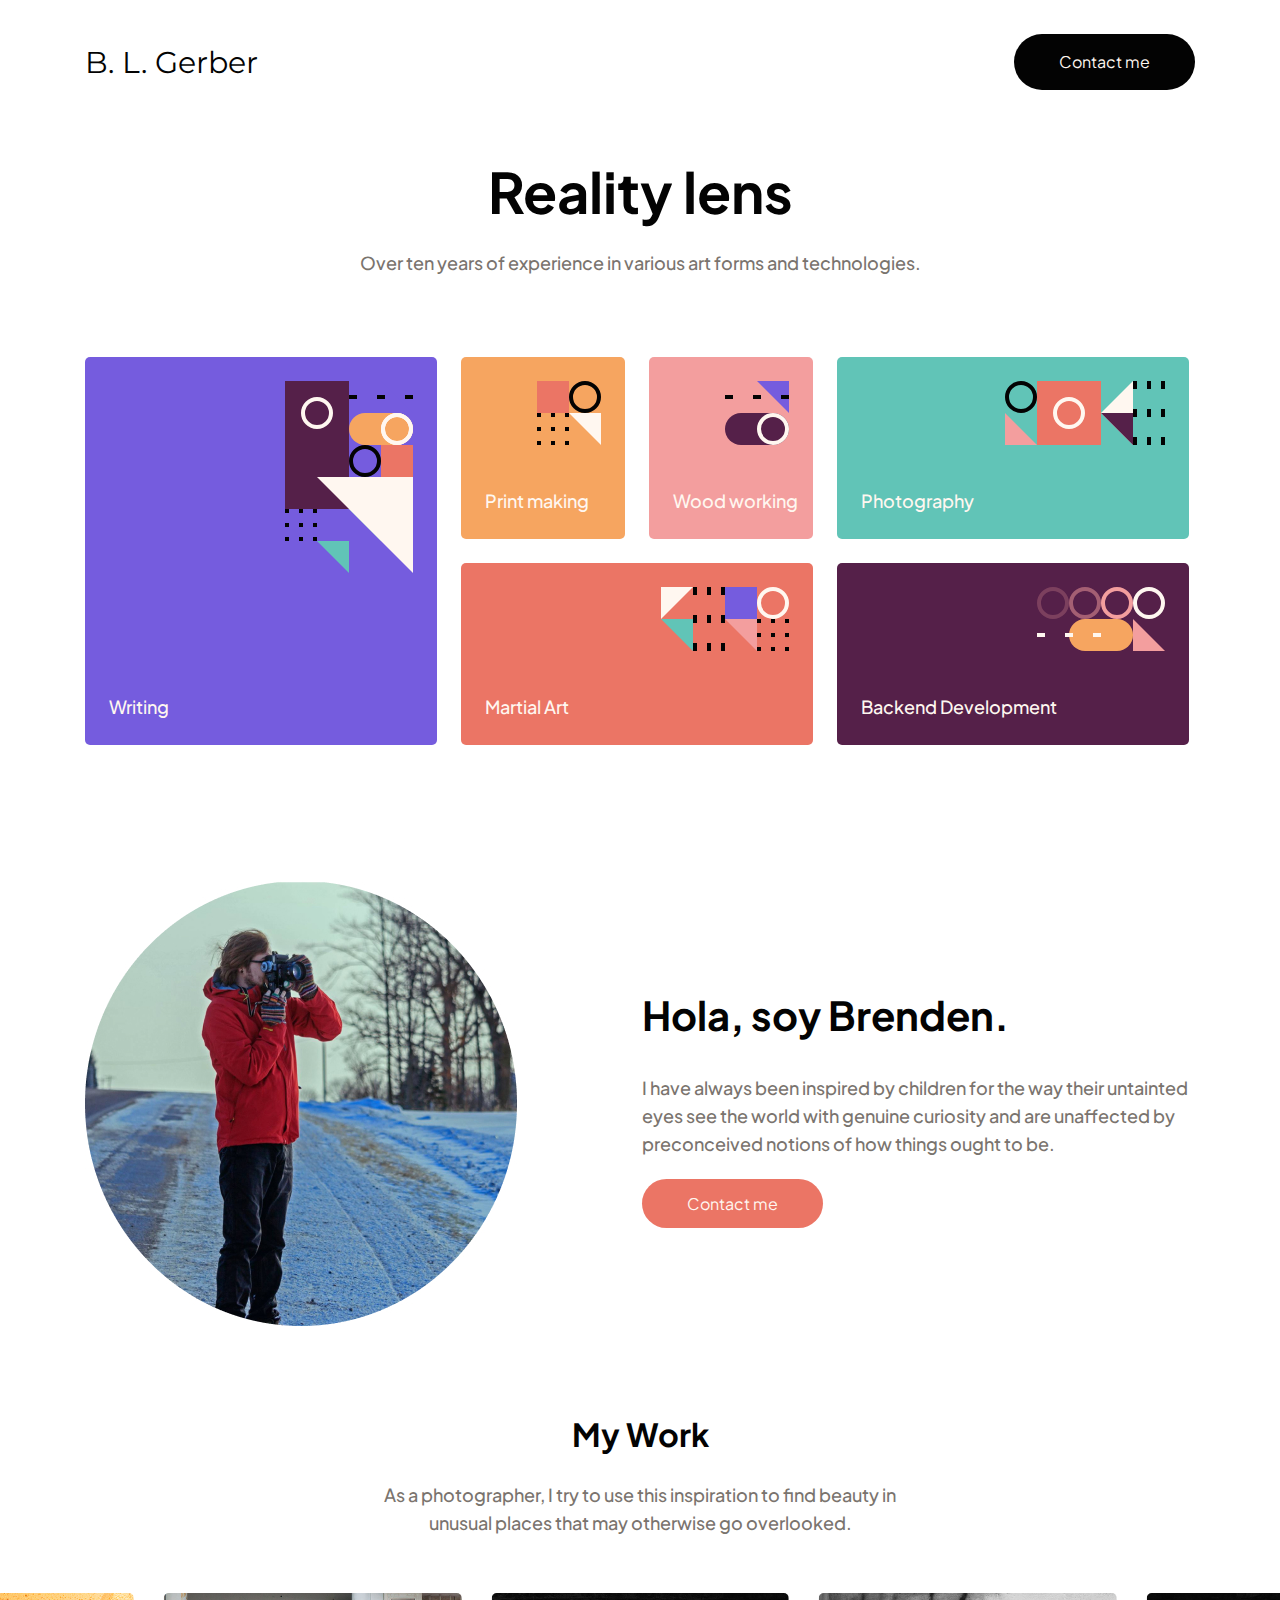
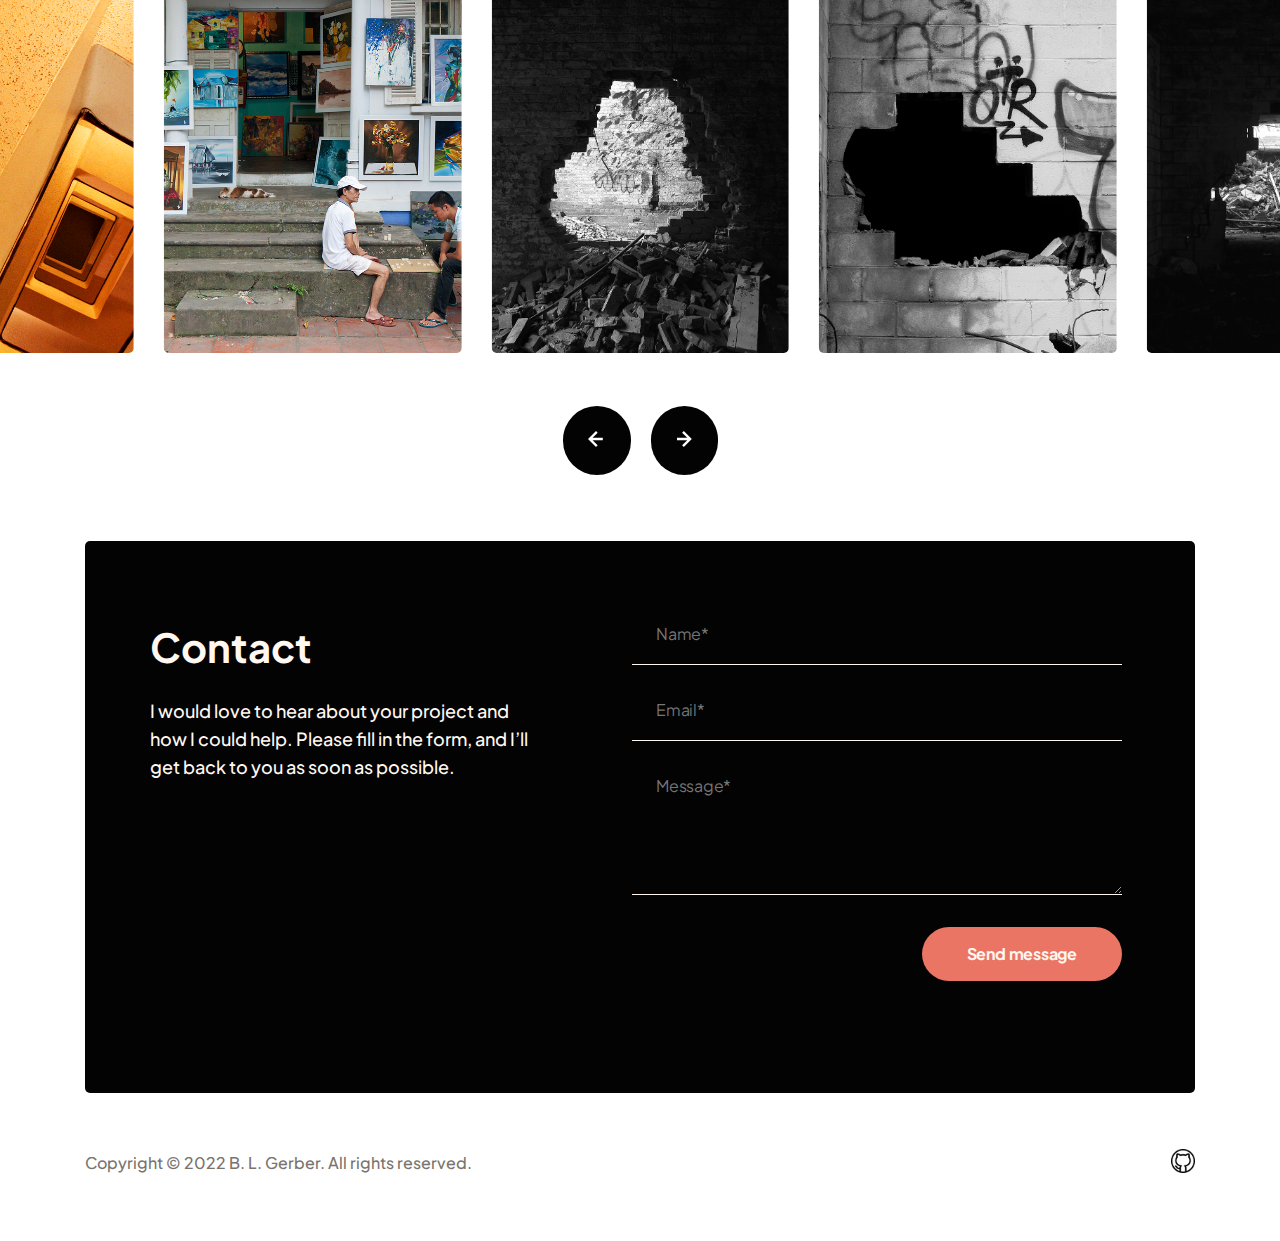
==== index.html @ 9308eb93 "first commit" ====
<!DOCTYPE html>
<html lang="en">
  <head>
    <meta charset="UTF-8" />
    <meta name="viewport" content="width=device-width, initial-scale=1.0" />

    <link
      rel="icon"
      type="image/png"
      sizes="32x32"
      href="./assets/favicon-bg.svg"
    />
    <meta property="og:title" content="Brenden Gerber" />
    <meta property="og:description" content="Welcome to My Portfolio Page" />
    <meta property="og:image" content="./assets/preview-bg.jpg" />
    <link
      rel="stylesheet"
      href="https://cdn.jsdelivr.net/npm/swiper@8/swiper-bundle.min.css"
    />
    <link rel="stylesheet" href="./style.css" />
    <title>Brenden Gerber | Portfolio</title>
  </head>
  <body>
    <!-- Header -->
    <header>
      <nav class="container">
        <a href="#" class="logo">B. L. Gerber</a>
        <a href="#contact" class="cta">Contact me</a>
      </nav>
    </header>

    <!-- Main -->
    <main>
      <section class="hero container">
        <div class="hero-content">
          <h1>Reality lens</h1>
          <p>
            Over ten years of experience in various art forms and technologies.
          </p>
        </div>

        <!-- Banners -->
        <div class="hero-banner container">
          <div class="banner graphic">
            <p>Writing</p>
          </div>
          <div class="banner uiux">
            <p>Print making</p>
          </div>
          <div class="banner apps">
            <p>Wood working</p>
          </div>
          <div class="banner photography">
            <p>Photography</p>
          </div>
          <div class="banner illustrations">
            <p>Martial Art</p>
          </div>
          <div class="banner motion">
            <p>Backend Development</p>
          </div>
        </div>
      </section>

      <!-- Intro       -->
      <section class="intro container">
        <img src="./assets/profile-pic-bg.jpg" alt="Brenden Gerber" />
        <div class="intro-content">
          <h2>Hola, soy Brenden.</h2>
          <p>
            I have always been inspired by children for the way their untainted
            eyes see the world with genuine curiosity and are unaffected by
            preconceived notions of how things ought to be.
          </p>
          <a href="#contact" class="cta">Contact me</a>
        </div>
      </section>

      <!-- My work -->
      <section class="work">
        <h3>My Work</h3>
        <p>As a
            photographer, I try to use this inspiration to find beauty in
            unusual places that may otherwise go overlooked.</p>
        <div #swiperRef="" class="swiper mySwiper">
          <div class="swiper-wrapper">
            <div class="swiper-slide">
              <img src="./assets/slide1.jpeg" alt="" />
            </div>
            <div class="swiper-slide">
              <img src="./assets/slide2.jpeg" alt="" />
            </div>
            <div class="swiper-slide">
              <img src="./assets/slide3.jpeg" alt="" />
            </div>
            <div class="swiper-slide">
              <img src="./assets/slide4.jpeg" alt="" />
            </div>
            <div class="swiper-slide">
              <img src="./assets/slide5.jpeg" alt="" />
            </div>
            <div class="swiper-slide">
              <img src="./assets/slide6.jpeg" alt="" />
            </div>
            <div class="swiper-slide">
              <img src="./assets/slide7.jpeg" alt="" />
            </div>
            <div class="swiper-slide">
              <img src="./assets/slide8.jpeg" alt="" />
            </div>
            <div class="swiper-slide">
              <img src="./assets/slide9.jpg" alt="" />
            </div>
            <div class="swiper-slide">
              <img src="./assets/slide10.jpeg" alt="" />
            </div>
            <div class="swiper-slide">
              <img src="./assets/slide11.jpeg" alt="" />
            </div>
            <div class="swiper-slide">
              <img src="./assets/slide12.jpeg" alt="" />
            </div>
            <div class="swiper-slide">
              <img src="./assets/slide13.jpeg" alt="" />
            </div>
            <div class="swiper-slide">
              <img src="./assets/slide14.jpeg" alt="" />
            </div>
            <div class="swiper-slide">
              <img src="./assets/slide15.jpeg" alt="" />
            </div>
            <div class="swiper-slide">
              <img src="./assets/slide16.jpeg" alt="" />
            </div>
            <div class="swiper-slide">
              <img src="./assets/slide17.jpeg" alt="" />
            </div>
            <div class="swiper-slide">
              <img src="./assets/slide18.jpeg" alt="" />
            </div>
            <div class="swiper-slide">
              <img src="./assets/slide19.jpeg" alt="" />
            </div>
            <div class="swiper-slide">
              <img src="./assets/slide20.jpeg" alt="" />
            </div>
            <div class="swiper-slide">
              <img src="./assets/slide21.jpeg" alt="" />
            </div>
          </div>
        </div>

        <!-- Next and previous buttons -->

        <div class="swiper-button-prev">
          <img src="./assets/icon-arrow-left.svg" alt="" />
        </div>
        <div class="swiper-button-next">
          <img src="./assets/icon-arrow-right.svg" alt="" />
        </div>
      </section>

      <!-- Contact -->
      <section id="contact">
        <div class="container">
          <div class="contact-content">
            <h2>Contact</h2>
            <p>
              I would love to hear about your project and how I could help.
              Please fill in the form, and I’ll get back to you as soon as
              possible.
            </p>
          </div>
          <div class="contact-form">
            <form
              action="./thank-you.html"
              method="POST"
              data-netlify="true"
              name="contact"
            >
              <input
                type="text"
                id="name"
                name="name"
                placeholder="Name*"
                required
              />
              <input
                type="email"
                id="email"
                name="email"
                placeholder="Email*"
                required
              />
              <textarea
                id="message"
                name="message"
                rows="4"
                placeholder="Message*"
                required
              ></textarea>
              <input
                type="submit"
                id="submit"
                class="cta"
                value="Send message"
              />
            </form>
          </div>
        </div>
      </section>
    </main>
    <!-- Footer -->
    <footer>
      <div class="container">
        <p>Copyright © 2022 B. L. Gerber. All rights reserved.</p>
        <a href="https://github.com/brendengerber"
          ><img src="./assets/icon-github.svg" alt=""
        /></a>
      </div>
    </footer>

    <script src="https://cdn.jsdelivr.net/npm/swiper/swiper-bundle.min.js"></script>

    <script src="./script.js"></script>
  </body>
</html>
---- style.css ----
@import url("https://fonts.googleapis.com/css2?family=Montserrat:wght@500&family=Plus+Jakarta+Sans:wght@500;700&display=swap");
* {
  -webkit-box-sizing: border-box;
          box-sizing: border-box;
  margin: 0;
  padding: 0;
}

body {
  font-family: 'Plus Jakarta Sans', sans-serif;
  color: #7a746e;
  text-align: center;
  -webkit-transition: 0.5s ease-in;
  transition: 0.5s ease-in;
}

h1,
h2,
h3 {
  color: #030303;
  font-weight: 700;
}

h1 {
  font-size: 56px;
  line-height: 70px;
}

h2 {
  font-size: 40px;
  line-height: 51px;
}

h3 {
  font-size: 32px;
  line-height: 40px;
}

p {
  font-size: 18px;
  line-height: 28px;
  font-weight: 500;
}

a {
  text-decoration: none;
  color: #fff7f0;
  font-family: 'Plus Jakarta Sans', sans-serif;
}

img {
  max-width: 100%;
}

.container {
  width: 1110px;
  margin: 0 auto;
}

.cta {
  padding: 14px 45px;
  border-radius: 50px;
  border: none;
  font-size: 16px;
  line-height: 28px;
}

header .container {
  margin: 34px auto 66px auto;
  display: -webkit-box;
  display: -ms-flexbox;
  display: flex;
  -webkit-box-pack: justify;
      -ms-flex-pack: justify;
          justify-content: space-between;
  -webkit-box-align: center;
      -ms-flex-align: center;
          align-items: center;
}

header .container .logo {
  font-family: 'Montserrat', sans-serif;
  color: #030303;
  font-size: 30px;
}

header .container .cta {
  background-color: #030303;
}

header .container .cta:hover {
  background-color: #755cde;
}

@media screen and (max-width: 720px) {
  .cta {
    font-size: 14px;
    line-height: 28px;
    padding: 8px 27px;
  }
  p {
    font-size: 16px;
    line-height: 26px;
  }
  header .container {
    width: 343px;
    margin: 16px auto 32px auto;
  }
  header .container .logo {
    font-size: 20px;
  }
}

.hero .hero-content p {
  margin: 23px auto 80px auto;
  max-width: 54ch;
}

.hero-banner {
  display: -ms-grid;
  display: grid;
      grid-template-areas: "g g u a p p" "g g i i m m";
  gap: 24px;
  row-gap: 24px;
  -ms-grid-rows: (182px)[2];
      grid-template-rows: repeat(2, 182px);
  -ms-grid-columns: (164px)[6];
      grid-template-columns: repeat(6, 164px);
  color: #fff7f0;
  font-size: 24px;
  font-weight: 500;
}

.banner {
  border-radius: 5px;
  display: -webkit-box;
  display: -ms-flexbox;
  display: flex;
}

.banner p {
  -ms-flex-item-align: end;
      align-self: flex-end;
  margin: 0 0 24px 24px;
}

.graphic {
  -ms-grid-row: 1;
  -ms-grid-row-span: 2;
  -ms-grid-column: 1;
  -ms-grid-column-span: 2;
  grid-area: g;
  background-color: #755cde;
  background-image: url("./assets/pattern-graphic-design.svg");
  background-repeat: no-repeat;
  background-position: top 24px right 24px;
}

.uiux {
  -ms-grid-row: 1;
  -ms-grid-column: 3;
  grid-area: u;
  background-color: #f6a560;
  background-image: url("./assets/pattern-ui-ux.svg");
  background-repeat: no-repeat;
  background-position: top 24px right 24px;
}

.apps {
  -ms-grid-row: 1;
  -ms-grid-column: 4;
  grid-area: a;
  background-color: #f39e9e;
  background-image: url("./assets/pattern-apps.svg");
  background-repeat: no-repeat;
  background-position: top 24px right 24px;
}

.photography {
  -ms-grid-row: 1;
  -ms-grid-column: 5;
  -ms-grid-column-span: 2;
  grid-area: p;
  background-color: #61c4b7;
  background-image: url("./assets/pattern-photography.svg");
  background-repeat: no-repeat;
  background-position: top 24px right 24px;
}

.illustrations {
  -ms-grid-row: 2;
  -ms-grid-column: 3;
  -ms-grid-column-span: 2;
  grid-area: i;
  background-color: #eb7565;
  background-image: url("./assets/pattern-illustrations.svg");
  background-repeat: no-repeat;
  background-position: top 24px right 24px;
}

.motion {
  -ms-grid-row: 2;
  -ms-grid-column: 5;
  -ms-grid-column-span: 2;
  grid-area: m;
  background-color: #552049;
  background-image: url("./assets/pattern-motion-graphics.svg");
  background-repeat: no-repeat;
  background-position: top 24px right 24px;
}

@media screen and (max-width: 1150px) {
  .container {
    width: 690px;
  }
  .hero-content h1 {
    font-size: 44px;
  }
  .hero .hero-content p {
    margin: 10px auto 64px auto;
  }
  .hero-banner {
        grid-template-areas: "g g u a" "g g i i" "p p m m";
    -ms-grid-rows: (182px)[3];
        grid-template-rows: repeat(3, 182px);
    -ms-grid-columns: (155px)[4];
        grid-template-columns: repeat(4, 155px);
  }
}

@media screen and (max-width: 720px) {
  .hero-content h1 {
    font-size: 36px;
  }
  .hero .hero-content p {
    margin: 6px auto 32px auto;
  }
  .container {
    width: 343px;
  }
  .hero-banner {
        grid-template-areas: "g g" "u a" "i i" "p p" "m m";
    -ms-grid-rows: (182px)[6];
        grid-template-rows: repeat(6, 182px);
    -ms-grid-columns: (159px)[2];
        grid-template-columns: repeat(2, 159px);
  }
}

.intro {
  margin: 136px auto 88px auto;
  display: -webkit-box;
  display: -ms-flexbox;
  display: flex;
  -webkit-box-align: center;
      -ms-flex-align: center;
          align-items: center;
  -webkit-box-pack: center;
      -ms-flex-pack: center;
          justify-content: center;
}

.intro img {
  margin-right: 125px;
}

.intro-content {
  text-align: left;
}

.intro-content p {
  margin: 34px 0 32px 0;
}

.intro-content a {
  background-color: #eb7565;
}

.intro-content a:hover {
  background-color: #f6a560;
}

@media screen and (max-width: 1150px) {
  .intro {
    width: 690px;
  }
  .intro img {
    width: 50%;
    margin-right: 20px;
    left: -44px;
    position: relative;
  }
  .intro-content {
    width: 50%;
  }
  .intro-content h2 {
    font-size: 32px;
    line-height: 40px;
  }
  .intro-content p {
    margin: 27px 0;
  }
}

@media screen and (max-width: 720px) {
  .intro {
    -webkit-box-orient: vertical;
    -webkit-box-direction: normal;
        -ms-flex-direction: column;
            flex-direction: column;
    margin: -100px auto 100px auto;
    width: 343px;
  }
  .intro img {
    margin: 0 0 40px 0;
    left: 0;
    width: 80%;
  }
  .intro-content {
    width: 100%;
    text-align: center;
  }
  .intro-content h2 {
    font-size: 26px;
  }
  .intro-content p {
    margin: 24px 0;
  }
  .cta {
    padding: 8px 27px;
  }
}

.work {
  position: relative;
  padding-bottom: 88px;
  overflow: hidden;
}

.work p {
  max-width: 40ch;
  margin: 27px auto;
}

.swiper {
  margin: 56px auto;
  width: auto;
}

.swiper-slide {
  display: -webkit-box;
  display: -ms-flexbox;
  display: flex;
  -webkit-box-pack: center;
  -ms-flex-pack: center;
  justify-content: center;
  -webkit-box-align: center;
  -ms-flex-align: center;
  align-items: center;
  width: auto;
  height: 360px;
}

.swiper-slide img {
  height: 100%;
  display: block;
  -o-object-fit: cover;
     object-fit: cover;
  border-radius: 5px;
}

.swiper-button-prev,
.swiper-button-next {
  position: relative;
  display: inline;
  border-radius: 100px;
  background-color: #030303;
}

.swiper-button-prev:hover,
.swiper-button-next:hover {
  background-color: #755cde;
}

.swiper-button-prev::after,
.swiper-button-next::after {
  content: "";
}

.swiper-button-prev {
  margin-right: 40px;
  padding: 24px  25px;
}

.swiper-button-next {
  padding: 24px  26px;
}

@media screen and (max-width: 720px) {
  .work h3 {
    font-size: 24px;
  }
  .work p {
    width: 343px;
    margin: 24px auto 32px auto;
  }
  .swiper-slide {
    height: 180px;
  }
}

#contact .container {
  padding: 80px 65px;
  background-color: #030303;
  display: -webkit-box;
  display: -ms-flexbox;
  display: flex;
  color: #fff7f0;
  border-radius: 5px;
}

.contact-content {
  width: 40%;
}

.contact-form {
  width: 50%;
}

.contact-content {
  margin-right: 90px;
  text-align: left;
}

.contact-content h2 {
  margin-bottom: 25px;
  color: #fff7f0;
}

.contact-form input,
textarea {
  display: -webkit-box;
  display: -ms-flexbox;
  display: flex;
  width: 100%;
  margin-bottom: 32px;
  padding: 0 0 17px 24px;
  border: none;
  border-bottom: 1px solid #fff7f0;
  background-color: rgba(3, 3, 3, 0);
  font-family: 'Plus Jakarta Sans', sans-serif;
  color: #fff7f0;
  font-size: 16px;
  line-height: 26px;
  letter-spacing: -0.22px;
}

textarea:focus, input:focus {
  color: #fff7f0;
  outline: none;
}

input, select, textarea {
  color: #fff7f0;
}

input:-webkit-autofill,
input:-webkit-autofill:hover,
input:-webkit-autofill:focus,
input:-webkit-autofill:active {
  -webkit-box-shadow: 0 0 0 30px #030303 inset !important;
  -webkit-text-fill-color: #fff7f0 !important;
  font-family: 'Plus Jakarta Sans', sans-serif !important;
}

.contact-form .cta {
  width: auto;
  float: right;
  cursor: pointer;
  background-color: #eb7565;
  padding: 14px 45px;
  border: none;
  font-weight: bold;
}

.contact-form .cta:hover {
  background-color: #f6a560;
}

@media screen and (max-width: 1150px) {
  #contact .container {
    padding: 56px 0 64px 0;
    display: -webkit-box;
    display: -ms-flexbox;
    display: flex;
    -webkit-box-orient: vertical;
    -webkit-box-direction: normal;
        -ms-flex-direction: column;
            flex-direction: column;
    -webkit-box-pack: center;
        -ms-flex-pack: center;
            justify-content: center;
    -webkit-box-align: center;
        -ms-flex-align: center;
            align-items: center;
  }
  .contact-content,
  .contact-form {
    width: 70%;
    text-align: center;
  }
  .contact-content {
    margin-right: 0;
  }
  .contact-content h2 {
    margin-bottom: 20px;
    font-size: 32px;
    line-height: 40px;
  }
  .contact-content p {
    margin-bottom: 48px;
  }
}

@media screen and (max-width: 720px) {
  #contact .container {
    padding: 49px 24px;
  }
  #contact h2 {
    font-size: 26px;
    line-height: auto;
  }
  #contact p {
    margin: 24px 0;
  }
  #contact .cta {
    padding: 8px 27px;
    font-size: 14px;
    line-height: 28px;
  }
  .contact-content,
  .contact-form {
    width: 100%;
  }
}

footer {
  margin: 56px 0 64px 0;
}

footer .container {
  display: -webkit-box;
  display: -ms-flexbox;
  display: flex;
  -webkit-box-pack: justify;
      -ms-flex-pack: justify;
          justify-content: space-between;
}

footer .container p {
  font-size: 16px;
}

@media screen and (max-width: 1150px) {
  footer {
    margin: 56px 0;
  }
}

@media screen and (max-width: 720px) {
  footer {
    margin: 40px 0 32px 0;
  }
  footer .container {
    -webkit-box-orient: vertical;
    -webkit-box-direction: reverse;
        -ms-flex-direction: column-reverse;
            flex-direction: column-reverse;
    text-align: center;
  }
  footer .container p {
    width: 100%;
    font-size: 14px;
    margin-top: 10px;
  }
}

.thank-you {
  text-align: center;
  margin: 100px auto;
  height: 43vh;
}

.thank-you p {
  margin: 25px  0 50px 0;
}

.thank-you .cta {
  background-color: #eb7565;
}

.thank-you .cta:hover {
  background-color: #f6a560;
}

@media screen and (max-width: 1150px) {
  .thank-you {
    height: 44vh;
  }
}

@media screen and (max-width: 720px) {
  .thank-you {
    height: 47vh;
  }
  .thank-you h1 {
    font-size: 40px;
  }
  .thank-you p {
    width: 343px;
    margin: 10px auto 40px auto;
  }
}
/*# sourceMappingURL=style.css.map */
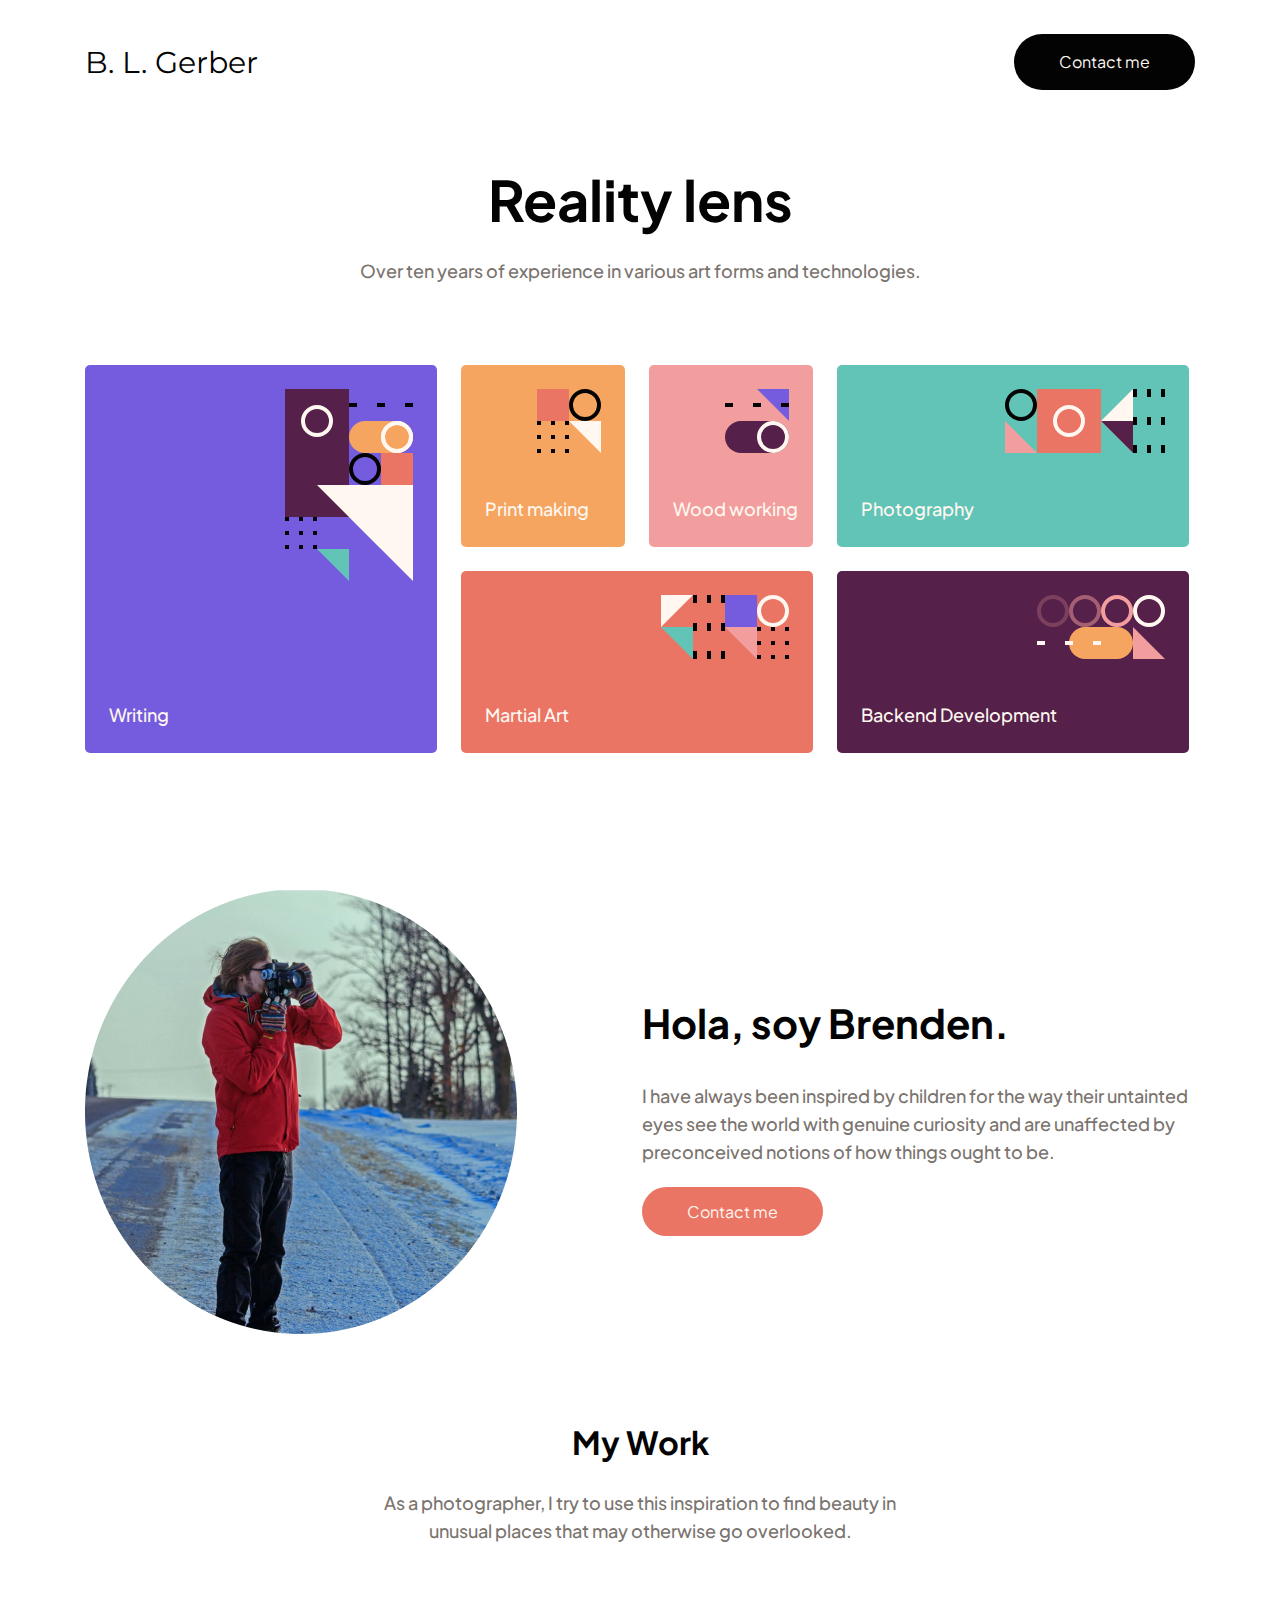
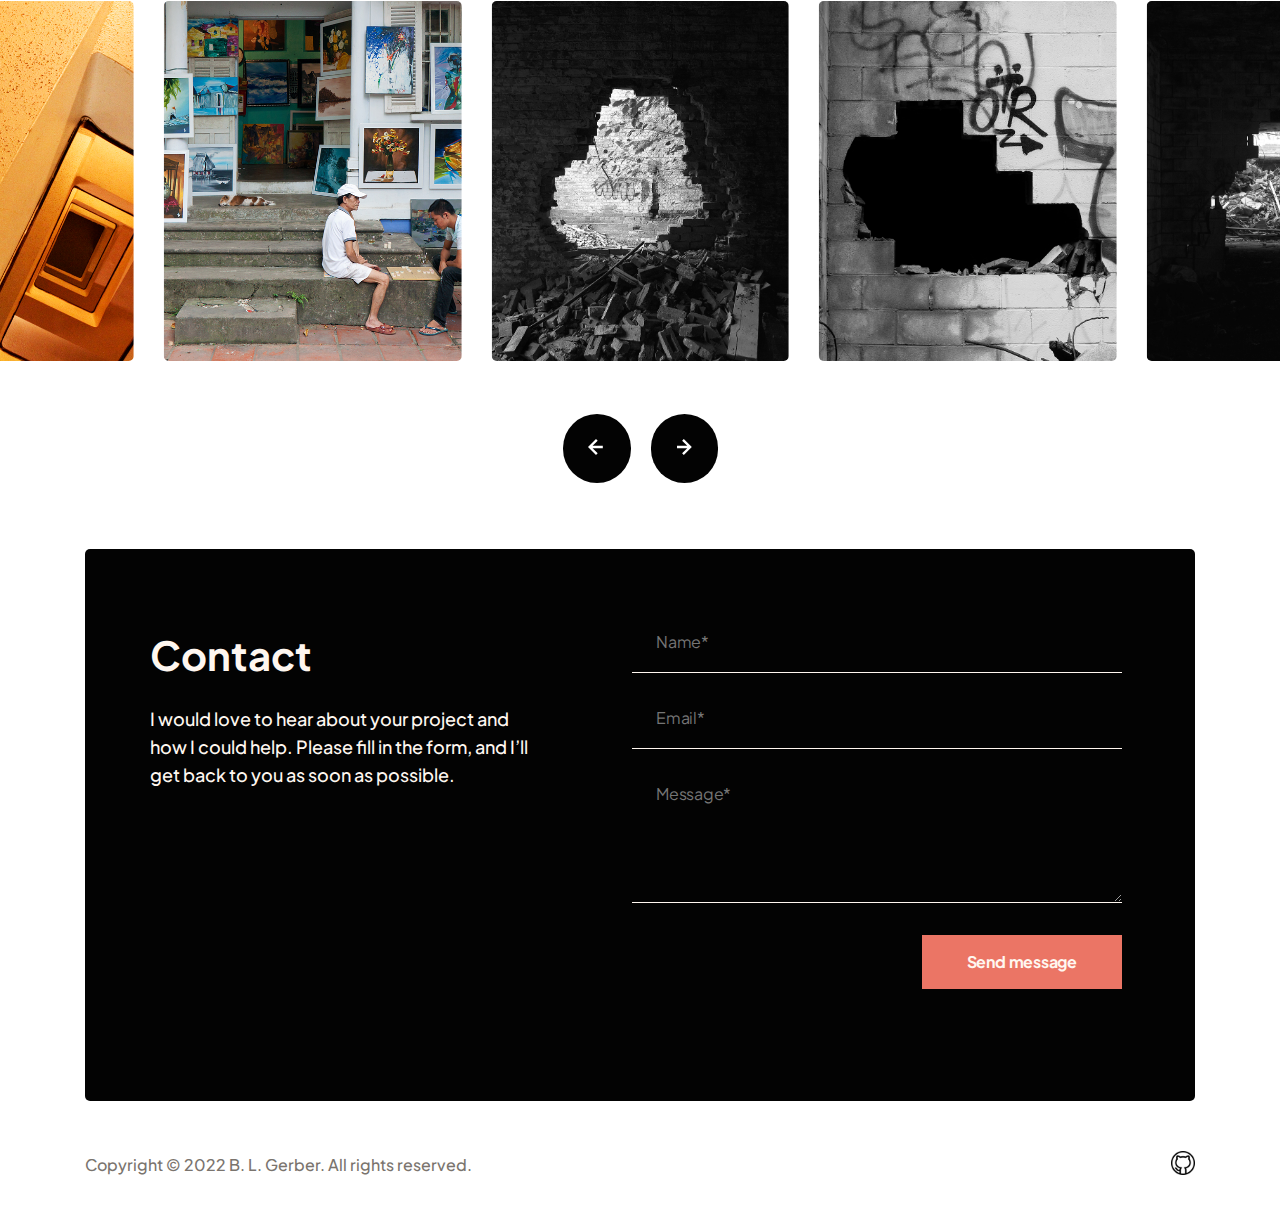
==== commit 2f653b07: "updated header and footer" ====
--- a/index.html
+++ b/index.html
@@ -1,6 +1,20 @@
 <!DOCTYPE html>
 <html lang="en">
   <head>
+    <!-- Google tag (gtag.js) -->
+    <script
+      async
+      src="https://www.googletagmanager.com/gtag/js?id=G-HS4RKZWJ8X"
+    ></script>
+    <script>
+      window.dataLayer = window.dataLayer || [];
+      function gtag() {
+        dataLayer.push(arguments);
+      }
+      gtag("js", new Date());
+
+      gtag("config", "G-HS4RKZWJ8X");
+    </script>
     <meta charset="UTF-8" />
     <meta name="viewport" content="width=device-width, initial-scale=1.0" />
 
@@ -23,9 +37,11 @@
   <body>
     <!-- Header -->
     <header>
-      <nav class="container">
-        <a href="#" class="logo">B. L. Gerber</a>
-        <a href="#contact" class="cta">Contact me</a>
+      <nav>
+        <div class="container">
+          <a href="#" class="logo">B. L. Gerber</a>
+          <a href="#contact" class="cta">Contact me</a>
+        </div>
       </nav>
     </header>
 
@@ -79,9 +95,10 @@
       <!-- My work -->
       <section class="work">
         <h3>My Work</h3>
-        <p>As a
-            photographer, I try to use this inspiration to find beauty in
-            unusual places that may otherwise go overlooked.</p>
+        <p>
+          As a photographer, I try to use this inspiration to find beauty in
+          unusual places that may otherwise go overlooked.
+        </p>
         <div #swiperRef="" class="swiper mySwiper">
           <div class="swiper-wrapper">
             <div class="swiper-slide">
--- a/style.css
+++ b/style.css
@@ -10,8 +10,10 @@
   font-family: 'Plus Jakarta Sans', sans-serif;
   color: #7a746e;
   text-align: center;
-  -webkit-transition: 0.5s ease-in;
-  transition: 0.5s ease-in;
+  -webkit-transition: 1s ease-in;
+  transition: 1s ease-in;
+  position: relative;
+  min-height: 100vh;
 }
 
 h1,
@@ -65,8 +67,15 @@
   line-height: 28px;
 }
 
+header {
+  position: absolute;
+  top: 0;
+  height: 98px;
+  width: 100%;
+}
+
 header .container {
-  margin: 34px auto 66px auto;
+  margin-top: 34px;
   display: -webkit-box;
   display: -ms-flexbox;
   display: flex;
@@ -93,6 +102,9 @@
 }
 
 @media screen and (max-width: 720px) {
+  header {
+    height: 64px;
+  }
   .cta {
     font-size: 14px;
     line-height: 28px;
@@ -104,11 +116,19 @@
   }
   header .container {
     width: 343px;
-    margin: 16px auto 32px auto;
+    margin-top: 16px;
   }
   header .container .logo {
     font-size: 20px;
   }
+}
+
+main {
+  padding: 98px 0 128px 0;
+}
+
+.hero .hero-content {
+  margin-top: 66px;
 }
 
 .hero .hero-content p {
@@ -229,7 +249,13 @@
 }
 
 @media screen and (max-width: 720px) {
-  .hero-content h1 {
+  main {
+    padding: 64px 0 120px 0;
+  }
+  .hero .hero-content {
+    margin-top: 32px;
+  }
+  .hero .hero-content h1 {
     font-size: 36px;
   }
   .hero .hero-content p {
@@ -453,6 +479,7 @@
   font-size: 16px;
   line-height: 26px;
   letter-spacing: -0.22px;
+  border-radius: 0px;
 }
 
 textarea:focus, input:focus {
@@ -471,6 +498,7 @@
   -webkit-box-shadow: 0 0 0 30px #030303 inset !important;
   -webkit-text-fill-color: #fff7f0 !important;
   font-family: 'Plus Jakarta Sans', sans-serif !important;
+  background-clip: content-box !important;
 }
 
 .contact-form .cta {
@@ -545,7 +573,10 @@
 }
 
 footer {
-  margin: 56px 0 64px 0;
+  height: 128px;
+  position: absolute;
+  bottom: 0;
+  width: 100%;
 }
 
 footer .container {
@@ -555,21 +586,19 @@
   -webkit-box-pack: justify;
       -ms-flex-pack: justify;
           justify-content: space-between;
+  -webkit-box-align: center;
+      -ms-flex-align: center;
+          align-items: center;
+  margin-top: 50px;
 }
 
 footer .container p {
   font-size: 16px;
 }
 
-@media screen and (max-width: 1150px) {
-  footer {
-    margin: 56px 0;
-  }
-}
-
 @media screen and (max-width: 720px) {
   footer {
-    margin: 40px 0 32px 0;
+    height: 120px;
   }
   footer .container {
     -webkit-box-orient: vertical;
@@ -577,18 +606,22 @@
         -ms-flex-direction: column-reverse;
             flex-direction: column-reverse;
     text-align: center;
+    margin-top: 30px;
   }
   footer .container p {
     width: 100%;
     font-size: 14px;
-    margin-top: 10px;
+    margin-top: 8px;
   }
 }
 
 .thank-you {
   text-align: center;
-  margin: 100px auto;
-  height: 43vh;
+  padding: 98px 0 128px 0;
+}
+
+.thank-you h1 {
+  margin-top: 66px;
 }
 
 .thank-you p {
@@ -603,18 +636,10 @@
   background-color: #f6a560;
 }
 
-@media screen and (max-width: 1150px) {
-  .thank-you {
-    height: 44vh;
-  }
-}
-
 @media screen and (max-width: 720px) {
-  .thank-you {
-    height: 47vh;
-  }
   .thank-you h1 {
     font-size: 40px;
+    margin-top: 32px;
   }
   .thank-you p {
     width: 343px;
